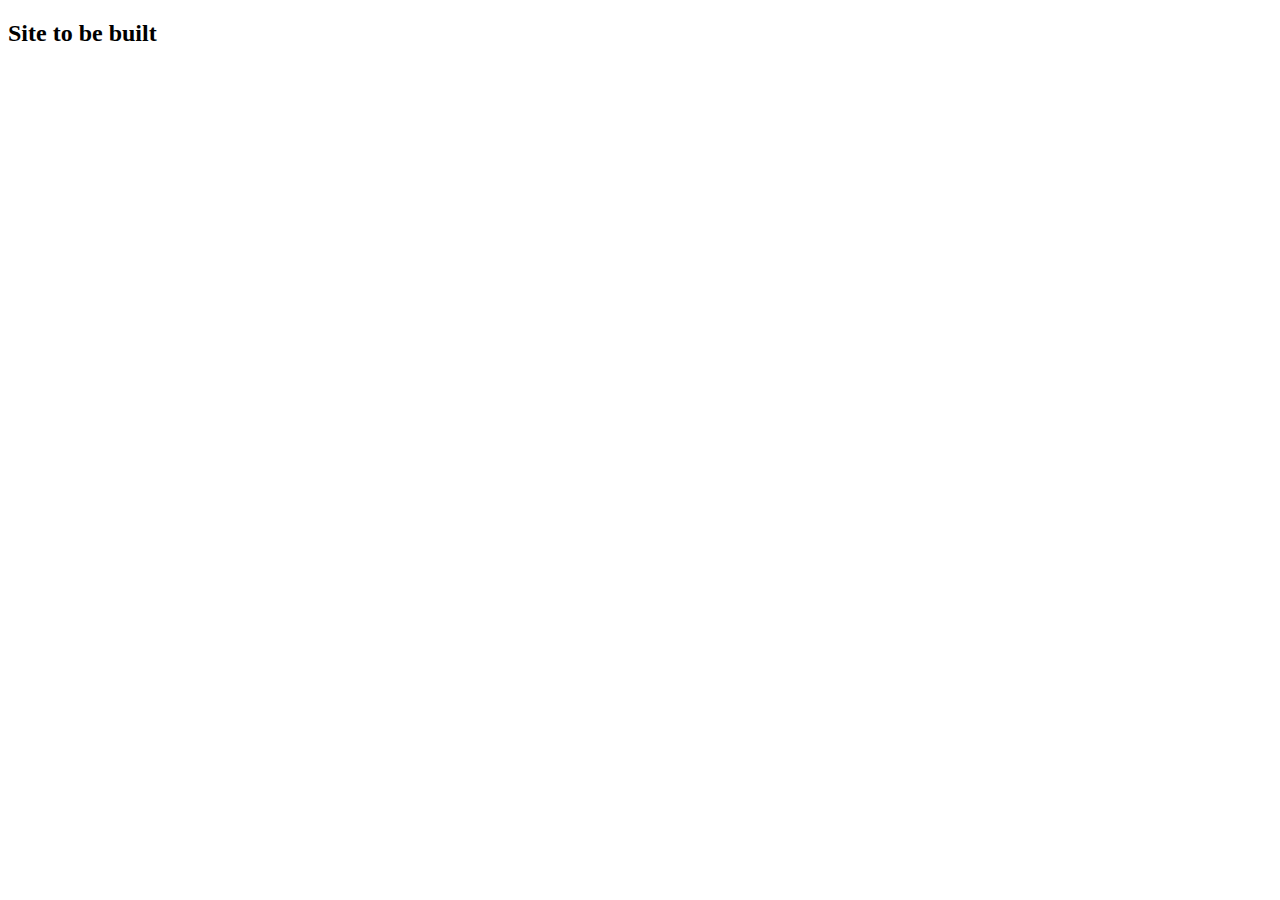
==== places.html @ 794d90d7 "Planned structured and styled initially homepage" ====
<!DOCTYPE html>
<html lang="en">
<head>
  <meta charset="UTF-8">
  <meta http-equiv="X-UA-Compatible" content="IE=edge">
  <meta name="viewport" content="width=device-width, initial-scale=1.0">
  <title>Places and attractions</title>
</head>
<body>
<h2>Site to be built</h2>
</body>
</html>
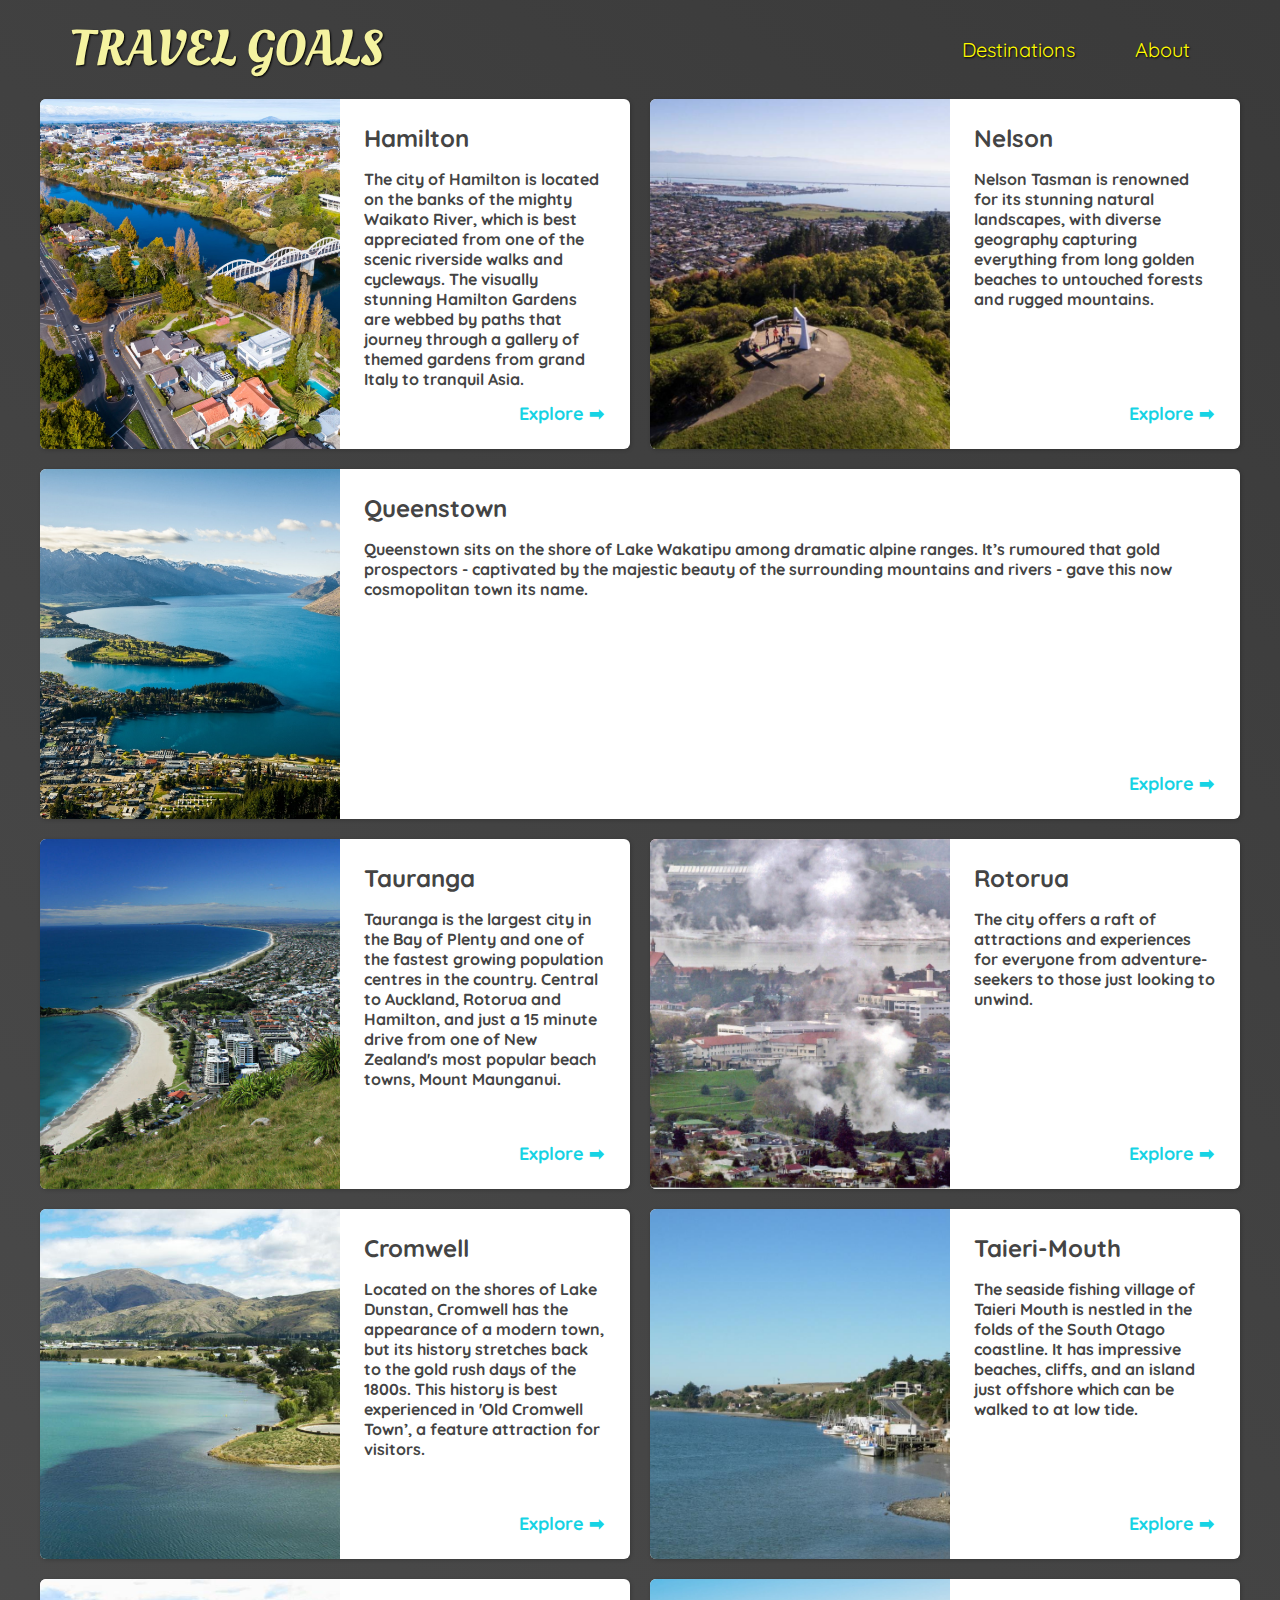
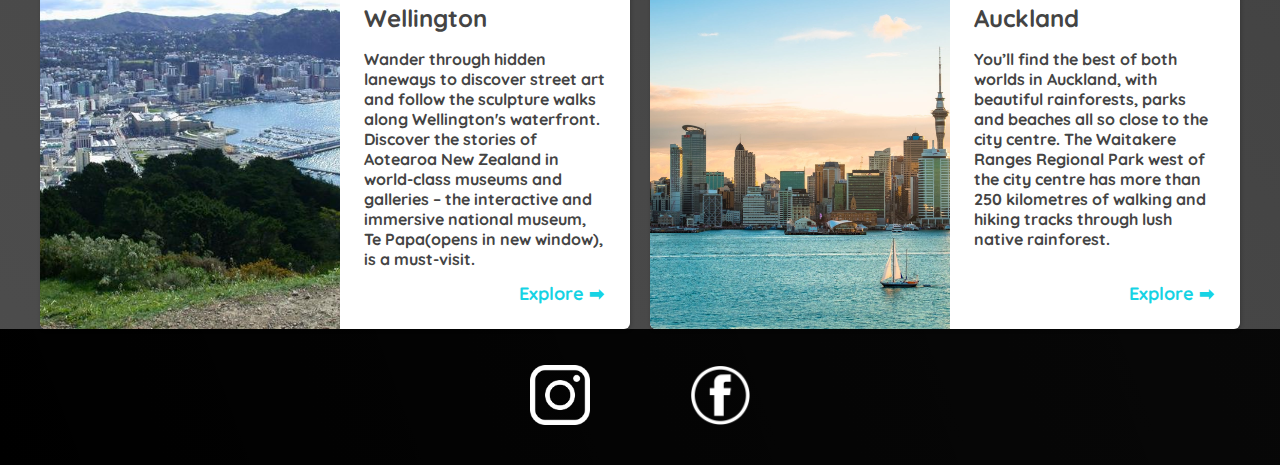
==== commit d265396b: "places.html designed with CSS grid and adjusted for mobile layout with flexbox" ====
--- a/places.html
+++ b/places.html
@@ -1,12 +1,177 @@
 <!DOCTYPE html>
 <html lang="en">
-<head>
-  <meta charset="UTF-8">
-  <meta http-equiv="X-UA-Compatible" content="IE=edge">
-  <meta name="viewport" content="width=device-width, initial-scale=1.0">
-  <title>Places and attractions</title>
-</head>
-<body>
-<h2>Site to be built</h2>
-</body>
-</html>+  <head>
+    <meta charset="UTF-8" />
+    <meta http-equiv="X-UA-Compatible" content="IE=edge" />
+    <meta name="viewport" content="width=device-width, initial-scale=1.0" />
+    <link rel="stylesheet" href="shared.css" />
+    <link rel="stylesheet" href="places.css" />
+    <link rel="preconnect" href="https://fonts.googleapis.com" />
+    <link rel="preconnect" href="https://fonts.gstatic.com" crossorigin />
+    <link rel="preconnect" href="https://fonts.googleapis.com" />
+    <link rel="preconnect" href="https://fonts.gstatic.com" crossorigin />
+    <link
+      href="https://fonts.googleapis.com/css2?family=Oleo+Script:wght@400;700&family=Quicksand:wght@400;700&family=Raleway:wght@400;700&display=swap"
+      rel="stylesheet"
+    />
+    <title>Places</title>
+  </head>
+  <body>
+    <header>
+      <div id="page-logo">
+        <a href="index.html">Travel Goals</a>
+      </div>
+      <nav>
+        <ul>
+          <li><a href="places.html">Destinations</a></li>
+          <!-- "challenge" for me to create separate page -->
+          <li><a href="">About</a></li>
+        </ul>
+      </nav>
+    </header>
+    <main>
+      <ul>
+        <li>
+          <img src="images/places/Hamilton/Hamilton.jfif" alt="Hamilton City" />
+          <div class="item-content">
+            <div>
+              <h2>Hamilton</h2>
+              <p>
+                The city of Hamilton is located on the banks of the mighty Waikato River, which is best appreciated from one of the scenic riverside walks and cycleways. The visually stunning Hamilton Gardens are webbed by paths that journey through a gallery of themed gardens from grand Italy to tranquil Asia.
+              </p>
+            </div>
+            <div class="actions">
+              <a target="_blank" href="https://en.wikipedia.org/wiki/Hamilton,_New_Zealand">Explore</a>
+            </div>
+          </div>
+        </li>
+        <li>
+          <img src="images/places/Nelson.jpg" alt="Nelson" />
+          <div class="item-content">
+            <div>
+              <h2>Nelson</h2>
+              <p>
+                Nelson Tasman is renowned for its stunning natural landscapes, with diverse geography capturing everything from long golden beaches to untouched forests and rugged mountains.
+              </p>
+            </div>
+            <div class="actions">
+              <a target="_blank" href="https://en.wikipedia.org/wiki/Nelson">Explore</a>
+            </div>
+          </div>
+        </li>
+        <li>
+          <img src="images/places/queenstown-new-zealand-luxury-accommodation.jpeg" alt="Queenstown" />
+          <div class="item-content">
+            <div>
+              <h2>Queenstown</h2>
+              <p>
+                Queenstown sits on the shore of Lake Wakatipu among dramatic alpine ranges. It’s rumoured that gold prospectors - captivated by the majestic beauty of the surrounding mountains and rivers - gave this now cosmopolitan town its name.
+              </p>
+            </div>
+            <div class="actions">
+              <a target="_blank" href="https://en.wikipedia.org/wiki/Queenstown">Explore</a>
+            </div>
+          </div>
+        </li>
+        <li>
+          <img src="images/places/Tauranga_Mount_Maunganui_09_(5645002843).jpg" alt="Tauranga" />
+          <div class="item-content">
+            <div>
+              <h2>Tauranga</h2>
+              <p>
+                Tauranga is the largest city in the Bay of Plenty and one of the fastest growing population centres in the country. Central to Auckland, Rotorua and Hamilton, and just a 15 minute drive from one of New Zealand's most popular beach towns, Mount Maunganui.
+              </p>
+            </div>
+            <div class="actions">
+              <a target="_blank" href="https://en.wikipedia.org/wiki/Tauranga">Explore</a>
+            </div>
+          </div>
+        </li>
+        <li>
+          <img src="images/places/City_of_Rotorua.jpg" alt="Hamilton City" />
+          <div class="item-content">
+            <div>
+              <h2>Rotorua</h2>
+              <p>
+                The city offers a raft of attractions and experiences for everyone from adventure-seekers to those just looking to unwind.
+              </p>
+            </div>
+            <div class="actions">
+              <a target="_blank" href="https://en.wikipedia.org/wiki/Rotorua">Explore</a>
+            </div>
+          </div>
+        </li>
+        <li>
+          <img src="images/places/Cromwell_in_Otago_region_higher_resolution.jpg" alt="Hamilton City" />
+          <div class="item-content">
+            <div>
+              <h2>Cromwell</h2>
+              <p>
+                Located on the shores of Lake Dunstan, Cromwell has the appearance of a modern town, but its history stretches back to the gold rush days of the 1800s. This history is best experienced in 'Old Cromwell Town’, a feature attraction for visitors. 
+              </p>
+            </div>
+            <div class="actions">
+              <a target="_blank" href="https://en.wikipedia.org/wiki/Cromwell,_New_Zealand">Explore</a>
+            </div>
+          </div>
+        </li>
+        <li>
+          <img src="images/places/Taieri-Mouth.jpg" alt="Taieri-Mouth" />
+          <div class="item-content">
+            <div>
+              <h2>Taieri-Mouth</h2>
+              <p>
+                The seaside fishing village of Taieri Mouth is nestled in the folds of the South Otago coastline. It has impressive beaches, cliffs, and an island just offshore which can be walked to at low tide.
+              </p>
+            </div>
+            <div class="actions">
+              <a target="_blank" href="https://en.wikipedia.org/wiki/Taieri_Mouth">Explore</a>
+            </div>
+          </div>
+        </li>
+        <li>
+          <img src="images/places/Wellington-FromTopOfMountVictoria.jpg" alt="Hamilton City" />
+          <div class="item-content">
+            <div>
+              <h2>Wellington</h2>
+              <p>
+                Wander through hidden laneways to discover street art and follow the sculpture walks along Wellington's waterfront. Discover the stories of Aotearoa New Zealand in world-class museums and galleries – the interactive and immersive national museum, Te Papa(opens in new window), is a must-visit.
+              </p>
+            </div>
+            <div class="actions">
+              <a target="_blank" href="https://pl.wiktionary.org/wiki/Wellington">Explore</a>
+            </div>
+          </div>
+        </li>
+        <li>
+          <img src="images/places/Auckland.jfif" alt="Auckland" />
+          <div class="item-content">
+            <div>
+              <h2>Auckland</h2>
+              <p>
+                You’ll find the best of both worlds in Auckland, with beautiful rainforests, parks and beaches all so close to the city centre. The Waitakere Ranges Regional Park west of the city centre has more than 250 kilometres of walking and hiking tracks through lush native rainforest.
+              </p>
+            </div>
+            <div class="actions">
+              <a target="_blank" href="https://en.wikipedia.org/wiki/Auckland">Explore</a>
+            </div>
+          </div>
+        </li>
+      </ul>
+    </main>
+    <footer>
+      <ul>
+        <li>
+          <a href="https:\\www.instagram.com"
+            ><img src="images/icons/instagram-icon.png" alt="Instagram icon"
+          /></a>
+        </li>
+        <li>
+          <a href="https:\\www.facebook.com"
+            ><img src="images/icons/facebook-icon.png" alt="Facebook icon"
+          /></a>
+        </li>
+      </ul>
+    </footer>
+  </body>
+</html>
--- a/shared.css
+++ b/shared.css
@@ -0,0 +1,80 @@
+body {
+    font-family: "Quicksand", sans-serif;
+    margin: 0;
+}
+ul {
+    list-style: none;
+    margin: 0;
+    padding: 0;
+}
+/* header */
+header {
+    display: flex;
+    justify-content: space-between;
+    align-items: center;
+    flex-flow: row wrap;
+    position: absolute;
+    width: 100%;
+    padding: 15px 60px;
+    /* header doesn't stick out from body element */
+    box-sizing: border-box;
+}
+footer {
+    padding: 36px 0px;
+    background-color: rgb(0,0,0,0.9);
+    background: linear-gradient(70deg, black,rgba(0, 0, 0, 0.896));
+}
+footer ul {
+    display: flex;
+    justify-content: center;
+    align-items: center;
+    box-sizing: border-box;
+}
+footer li {
+    margin: 0px 50px;
+}
+footer li a img {
+    width: 60px;
+    height: 60px;
+    filter: invert();
+  }
+#page-logo a {
+    padding: 10px;
+    font-family: "Oleo Script", sans-serif;
+    color: rgb(245,243,160);
+    font-size: 50px;
+    text-decoration: none;
+    text-transform: uppercase;
+    text-shadow: 1px 1px 2px rgb(0, 0, 0);
+}
+header nav ul {
+    display: flex;
+    justify-content: flex-end;
+}
+nav ul li {
+    margin: 0 10px;
+    padding: 8px;
+    text-align: right;
+}
+header ul li a {
+    text-decoration: none;
+    color: rgb(255,251,0);
+    font-size: 20px;
+    padding: 12px;
+    text-shadow: 1px 1px 2px rgb(0,0,0);
+    border-radius: 6px;
+}
+header ul li a:hover {
+    color: rgb(77,77,77);
+    background-color: rgb(255,251,0);
+}
+@media screen and (max-width: 790px) {
+    header { display: block;
+     text-align: center;
+    }
+    header nav ul {
+     justify-content: center;
+     align-items: center;
+    }
+} 
+
--- a/places.css
+++ b/places.css
@@ -0,0 +1,100 @@
+body {
+  background: linear-gradient(40deg, rgb(77,77,77), rgb(58,58,58) );
+  color: rgb(68, 68, 68);
+}
+header {
+  position: static;
+}
+main ul {
+  max-width: 1200px;
+  margin: 0 auto;
+  display: grid;
+  grid-template-columns: 1fr 1fr;
+  gap: 20px 20px;
+}
+main li {
+  display: flex;
+  background-color: white;
+  box-shadow: 1px 1px 4px rgba(0,0,0,0.2);
+  border-radius: 6px;
+  /* overflow helps to uncover rounded corners of parent element */
+  overflow: hidden;
+  max-width: 600px;
+}
+main li:nth-of-type(3)  {
+  grid-column: 1/3;
+  max-width: 100%;
+}
+main li img {
+  width: 300px;
+  height: 350px;
+  /* that make images not equal, bruh */
+  /* height: 280px; */
+  object-fit: cover;
+}
+.item-content {
+  padding: 24px;
+  font-weight: 700;
+}
+
+.item-content h2 {
+  margin-top: 0px;
+  margin-bottom: 0;
+}
+.item-content p {
+  margin-bottom: 0;
+}
+/* placing card content plus additional div in html */
+.item-content {
+  display: flex;
+  flex-direction: column;
+  justify-content: space-between;
+}
+.actions {
+  align-self: flex-end;
+}
+
+/* alternate solution for placing Explore button on right bottom without additinal div */
+/* .item-content {
+  position: relative;
+}
+.actions {
+  position: absolute;
+  bottom: 20px;
+  right:20px;
+} */
+
+.actions a {
+  color:rgb(22, 211, 228);
+  padding: 3px 2px;
+  text-decoration: none;
+  font-size: 18px;
+  border-radius: 5px;
+}
+.actions a:hover {
+  background-color: rgb(235, 253, 255);
+}
+.actions a::after {
+  content: " ➡";
+  color: rgb(22, 211, 228);
+}
+/* mobile view adjustement */
+@media screen and (max-width: 750px) {
+  main li {
+    flex-direction: column;
+  }
+  main li img {
+    width: 100%;
+  }
+}
+/* dekstop adjustement when card is shrinking */
+@media screen and (max-width: 1200px) {
+  main ul {
+    display: flex;
+    flex-direction: column;
+  }
+  main ul li:nth-of-type(n) {
+    max-width: 80%;
+    margin: 0 auto;
+  }
+}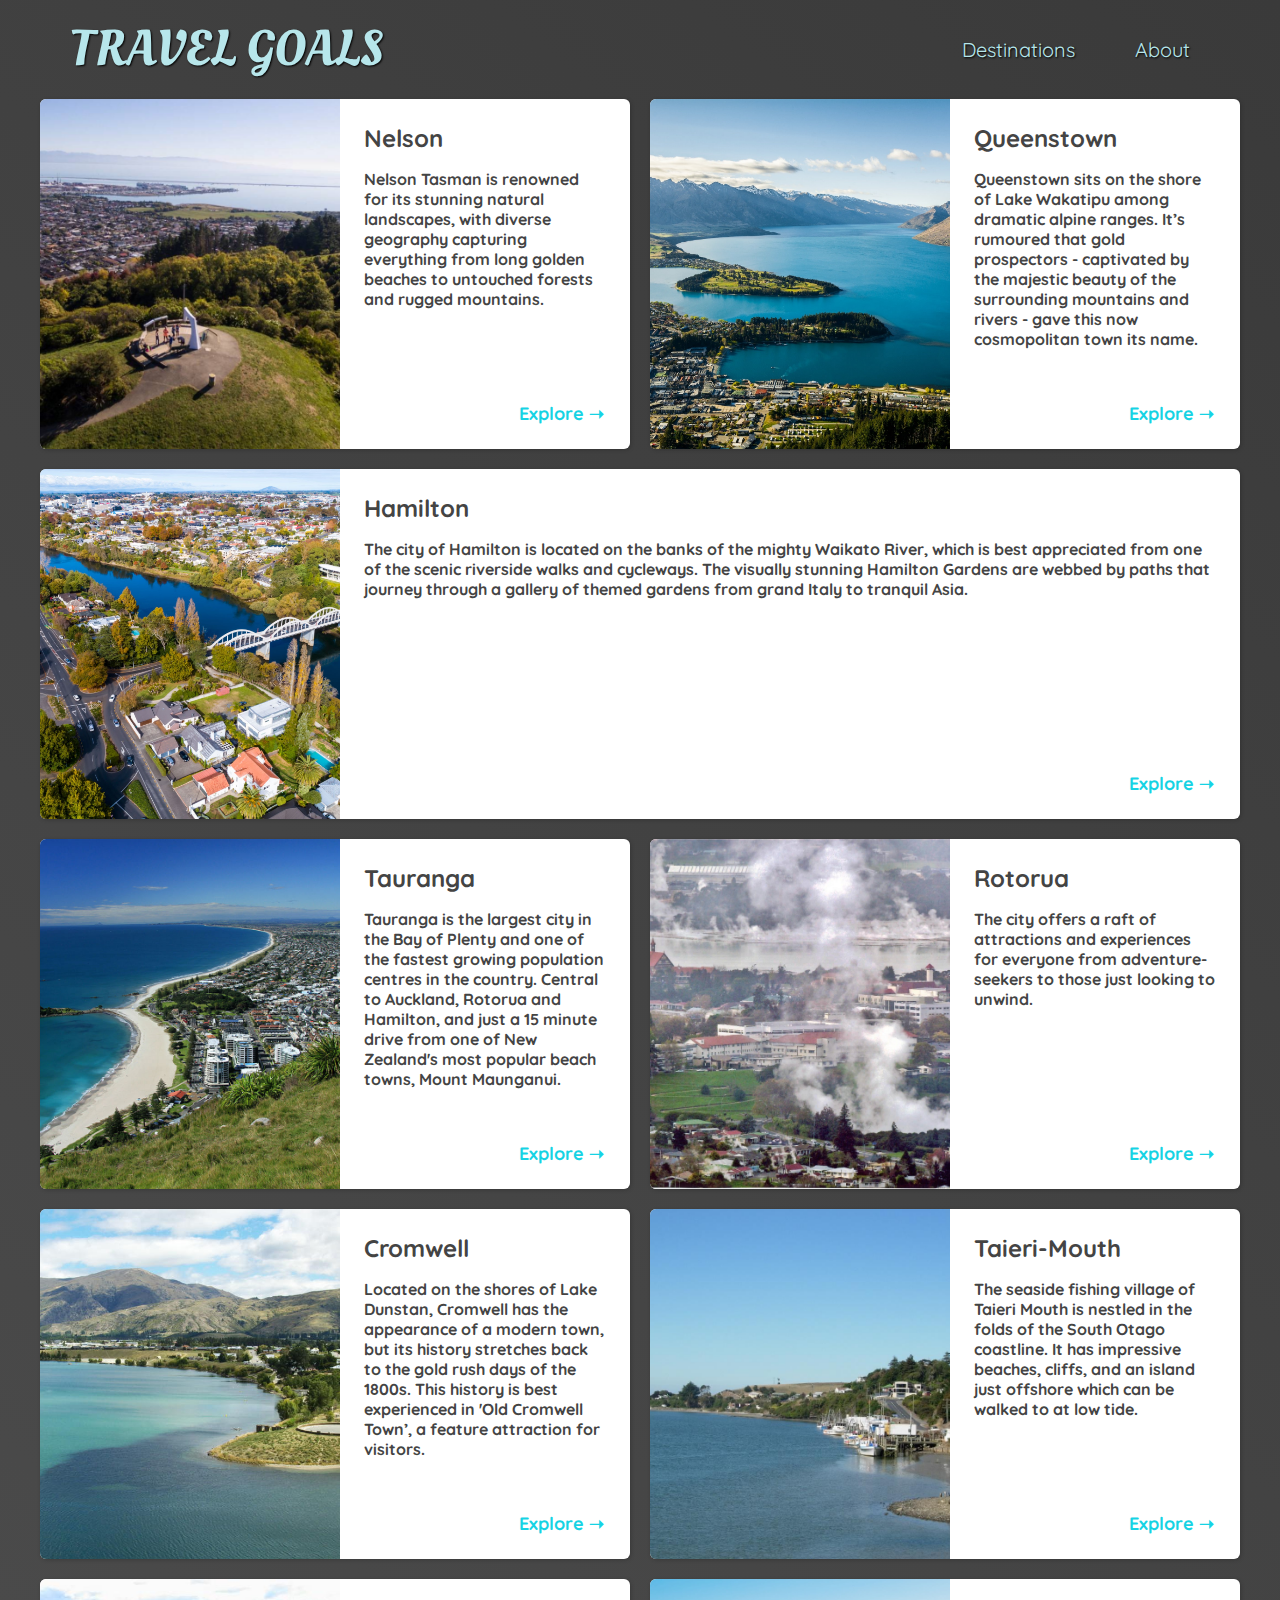
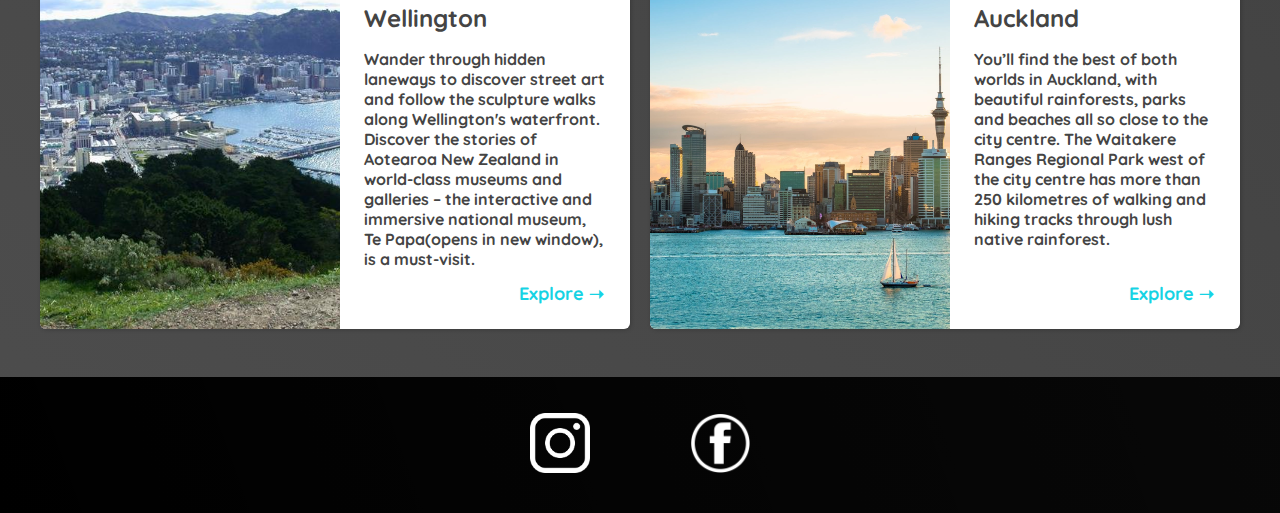
==== commit 27e862c8: "changed colors, improved margins in places.html and shared.css" ====
--- a/places.html
+++ b/places.html
@@ -32,20 +32,6 @@
     <main>
       <ul>
         <li>
-          <img src="images/places/Hamilton/Hamilton.jfif" alt="Hamilton City" />
-          <div class="item-content">
-            <div>
-              <h2>Hamilton</h2>
-              <p>
-                The city of Hamilton is located on the banks of the mighty Waikato River, which is best appreciated from one of the scenic riverside walks and cycleways. The visually stunning Hamilton Gardens are webbed by paths that journey through a gallery of themed gardens from grand Italy to tranquil Asia.
-              </p>
-            </div>
-            <div class="actions">
-              <a target="_blank" href="https://en.wikipedia.org/wiki/Hamilton,_New_Zealand">Explore</a>
-            </div>
-          </div>
-        </li>
-        <li>
           <img src="images/places/Nelson.jpg" alt="Nelson" />
           <div class="item-content">
             <div>
@@ -70,6 +56,20 @@
             </div>
             <div class="actions">
               <a target="_blank" href="https://en.wikipedia.org/wiki/Queenstown">Explore</a>
+            </div>
+          </div>
+        </li>
+        <li>
+          <img src="images/places/Hamilton/Hamilton.jfif" alt="Hamilton City" />
+          <div class="item-content">
+            <div>
+              <h2>Hamilton</h2>
+              <p>
+                The city of Hamilton is located on the banks of the mighty Waikato River, which is best appreciated from one of the scenic riverside walks and cycleways. The visually stunning Hamilton Gardens are webbed by paths that journey through a gallery of themed gardens from grand Italy to tranquil Asia.
+              </p>
+            </div>
+            <div class="actions">
+              <a target="_blank" href="https://en.wikipedia.org/wiki/Hamilton,_New_Zealand">Explore</a>
             </div>
           </div>
         </li>
--- a/shared.css
+++ b/shared.css
@@ -56,7 +56,7 @@
     padding: 8px;
     text-align: right;
 }
-header ul li a {
+header nav ul li a {
     text-decoration: none;
     color: rgb(255,251,0);
     font-size: 20px;
@@ -64,7 +64,7 @@
     text-shadow: 1px 1px 2px rgb(0,0,0);
     border-radius: 6px;
 }
-header ul li a:hover {
+header nav ul li a:hover {
     color: rgb(77,77,77);
     background-color: rgb(255,251,0);
 }
--- a/places.css
+++ b/places.css
@@ -5,9 +5,16 @@
 header {
   position: static;
 }
+header nav ul li a:hover {
+  background-color: rgb(235, 253, 255);
+  color: rgb(22, 211, 228);
+}
+#page-logo a, header nav ul li a {
+  color: rgb(183,230,235);
+}
 main ul {
   max-width: 1200px;
-  margin: 0 auto;
+  margin: 0 auto 48px auto;
   display: grid;
   grid-template-columns: 1fr 1fr;
   gap: 20px 20px;
@@ -28,8 +35,6 @@
 main li img {
   width: 300px;
   height: 350px;
-  /* that make images not equal, bruh */
-  /* height: 280px; */
   object-fit: cover;
 }
 .item-content {
@@ -75,7 +80,7 @@
   background-color: rgb(235, 253, 255);
 }
 .actions a::after {
-  content: " ➡";
+  content: " \279D";
   color: rgb(22, 211, 228);
 }
 /* mobile view adjustement */
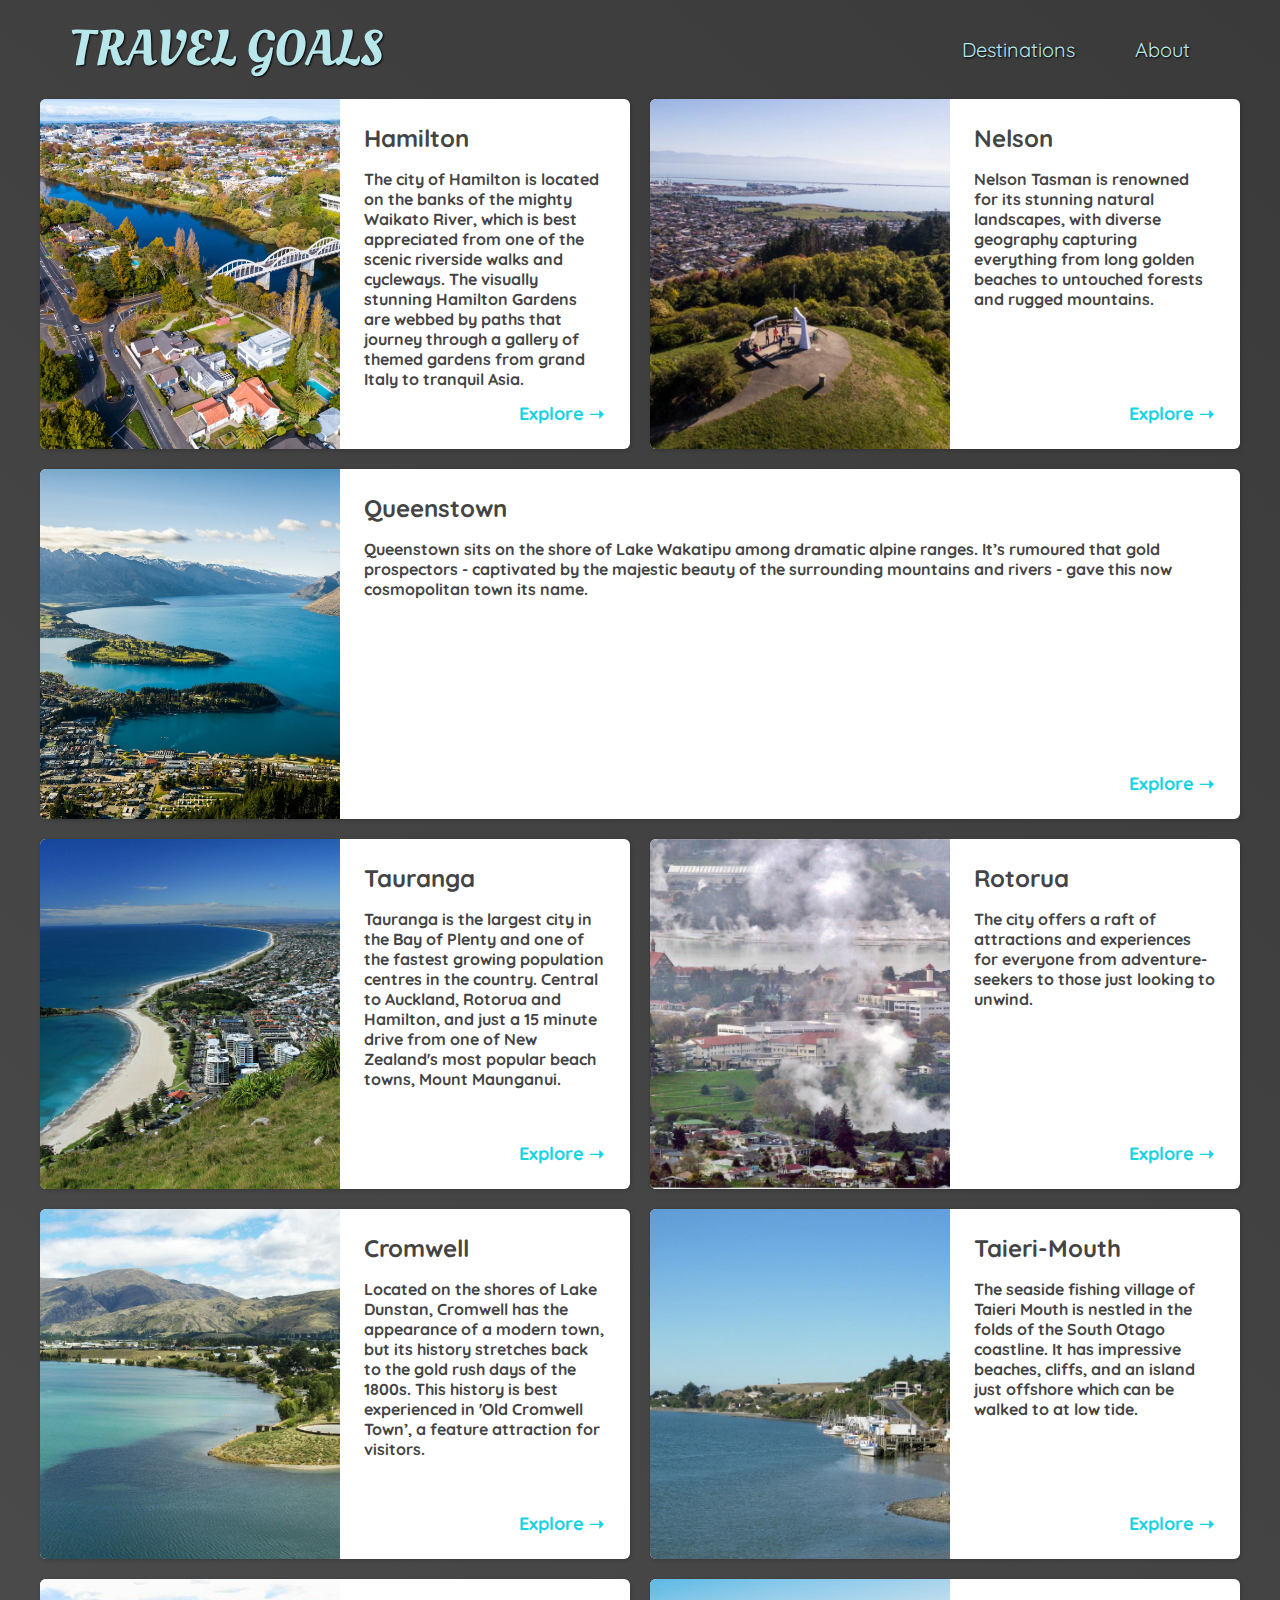
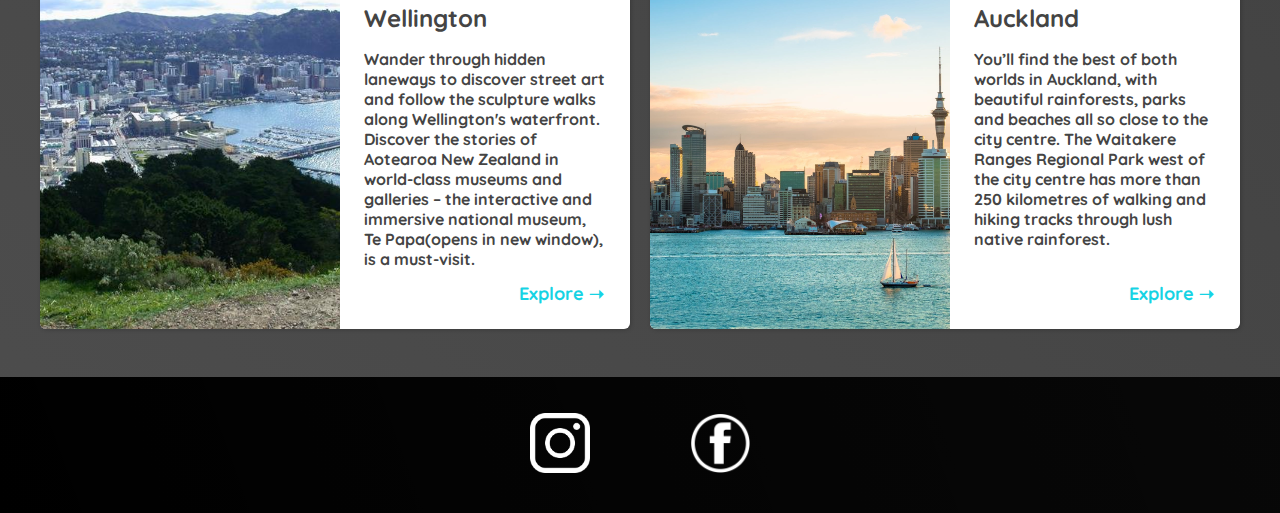
==== commit e9a008d1: "fixed link and changed order of items" ====
--- a/places.html
+++ b/places.html
@@ -32,6 +32,20 @@
     <main>
       <ul>
         <li>
+          <img src="images/places/Hamilton/Hamilton.jfif" alt="Hamilton City" />
+          <div class="item-content">
+            <div>
+              <h2>Hamilton</h2>
+              <p>
+                The city of Hamilton is located on the banks of the mighty Waikato River, which is best appreciated from one of the scenic riverside walks and cycleways. The visually stunning Hamilton Gardens are webbed by paths that journey through a gallery of themed gardens from grand Italy to tranquil Asia.
+              </p>
+            </div>
+            <div class="actions">
+              <a target="_blank" href="https://en.wikipedia.org/wiki/Hamilton,_New_Zealand">Explore</a>
+            </div>
+          </div>
+        </li>
+        <li>
           <img src="images/places/Nelson.jpg" alt="Nelson" />
           <div class="item-content">
             <div>
@@ -55,21 +69,7 @@
               </p>
             </div>
             <div class="actions">
-              <a target="_blank" href="https://en.wikipedia.org/wiki/Queenstown">Explore</a>
-            </div>
-          </div>
-        </li>
-        <li>
-          <img src="images/places/Hamilton/Hamilton.jfif" alt="Hamilton City" />
-          <div class="item-content">
-            <div>
-              <h2>Hamilton</h2>
-              <p>
-                The city of Hamilton is located on the banks of the mighty Waikato River, which is best appreciated from one of the scenic riverside walks and cycleways. The visually stunning Hamilton Gardens are webbed by paths that journey through a gallery of themed gardens from grand Italy to tranquil Asia.
-              </p>
-            </div>
-            <div class="actions">
-              <a target="_blank" href="https://en.wikipedia.org/wiki/Hamilton,_New_Zealand">Explore</a>
+              <a target="_blank" href="https://en.wikipedia.org/wiki/Queenstown,_New_Zealand">Explore</a>
             </div>
           </div>
         </li>
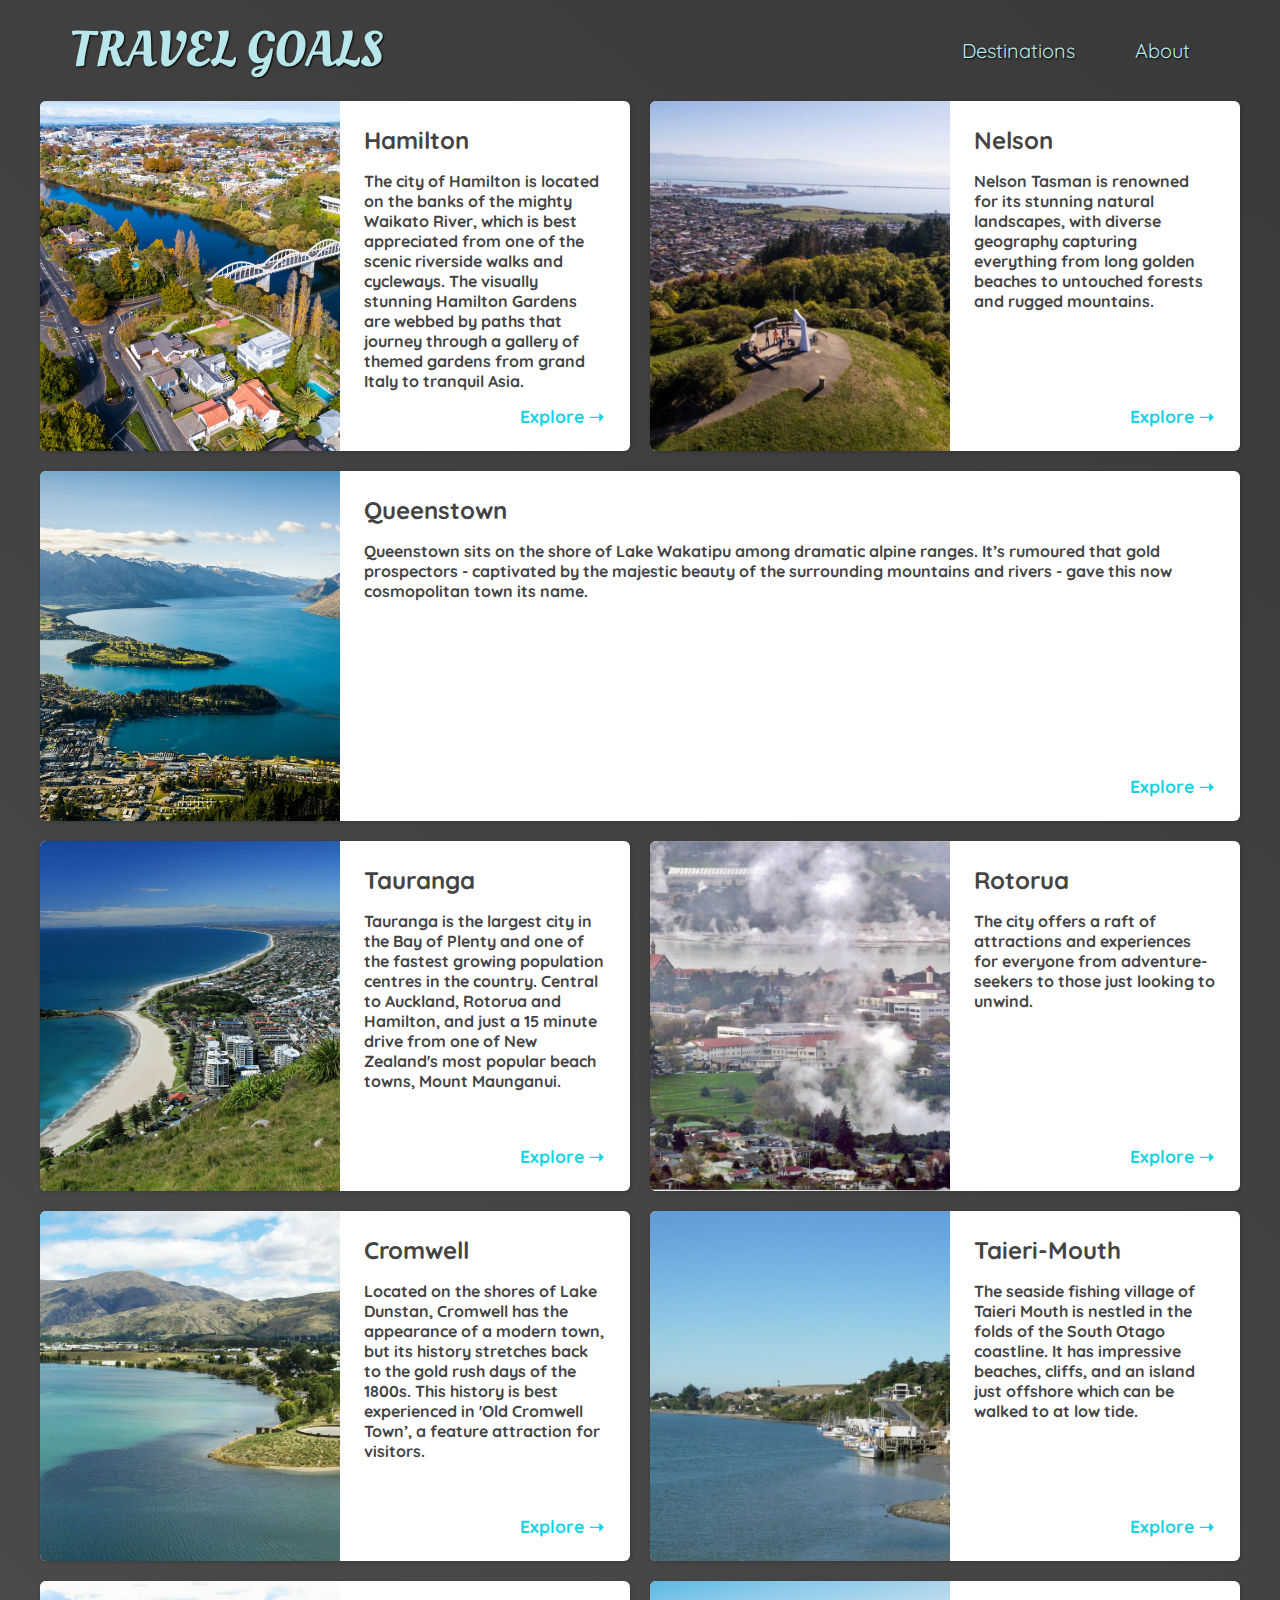
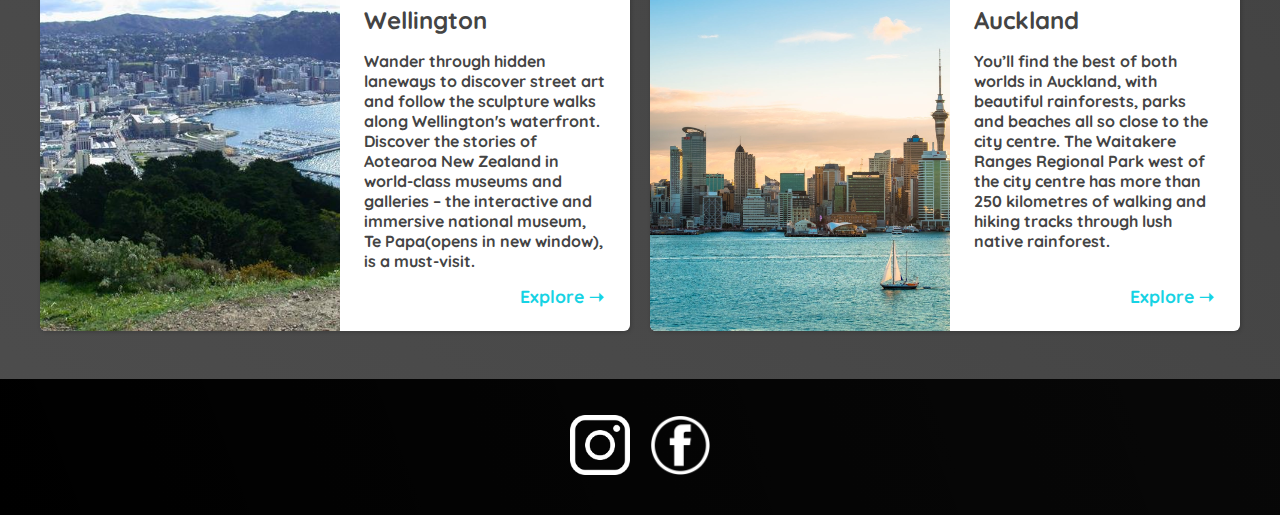
==== commit 59c7bdb2: "changed units from px to rem, combimed hero-content styling into hero.css, adjusted media queries fo" ====
--- a/places.html
+++ b/places.html
@@ -37,11 +37,19 @@
             <div>
               <h2>Hamilton</h2>
               <p>
-                The city of Hamilton is located on the banks of the mighty Waikato River, which is best appreciated from one of the scenic riverside walks and cycleways. The visually stunning Hamilton Gardens are webbed by paths that journey through a gallery of themed gardens from grand Italy to tranquil Asia.
-              </p>
-            </div>
-            <div class="actions">
-              <a target="_blank" href="https://en.wikipedia.org/wiki/Hamilton,_New_Zealand">Explore</a>
+                The city of Hamilton is located on the banks of the mighty
+                Waikato River, which is best appreciated from one of the scenic
+                riverside walks and cycleways. The visually stunning Hamilton
+                Gardens are webbed by paths that journey through a gallery of
+                themed gardens from grand Italy to tranquil Asia.
+              </p>
+            </div>
+            <div class="actions">
+              <a
+                target="_blank"
+                href="https://en.wikipedia.org/wiki/Hamilton,_New_Zealand"
+                >Explore</a
+              >
             </div>
           </div>
         </li>
@@ -51,39 +59,61 @@
             <div>
               <h2>Nelson</h2>
               <p>
-                Nelson Tasman is renowned for its stunning natural landscapes, with diverse geography capturing everything from long golden beaches to untouched forests and rugged mountains.
-              </p>
-            </div>
-            <div class="actions">
-              <a target="_blank" href="https://en.wikipedia.org/wiki/Nelson">Explore</a>
-            </div>
-          </div>
-        </li>
-        <li>
-          <img src="images/places/queenstown-new-zealand-luxury-accommodation.jpeg" alt="Queenstown" />
+                Nelson Tasman is renowned for its stunning natural landscapes,
+                with diverse geography capturing everything from long golden
+                beaches to untouched forests and rugged mountains.
+              </p>
+            </div>
+            <div class="actions">
+              <a target="_blank" href="https://en.wikipedia.org/wiki/Nelson"
+                >Explore</a
+              >
+            </div>
+          </div>
+        </li>
+        <li>
+          <img
+            src="images/places/queenstown-new-zealand-luxury-accommodation.jpeg"
+            alt="Queenstown"
+          />
           <div class="item-content">
             <div>
               <h2>Queenstown</h2>
               <p>
-                Queenstown sits on the shore of Lake Wakatipu among dramatic alpine ranges. It’s rumoured that gold prospectors - captivated by the majestic beauty of the surrounding mountains and rivers - gave this now cosmopolitan town its name.
-              </p>
-            </div>
-            <div class="actions">
-              <a target="_blank" href="https://en.wikipedia.org/wiki/Queenstown,_New_Zealand">Explore</a>
-            </div>
-          </div>
-        </li>
-        <li>
-          <img src="images/places/Tauranga_Mount_Maunganui_09_(5645002843).jpg" alt="Tauranga" />
+                Queenstown sits on the shore of Lake Wakatipu among dramatic
+                alpine ranges. It’s rumoured that gold prospectors - captivated
+                by the majestic beauty of the surrounding mountains and rivers -
+                gave this now cosmopolitan town its name.
+              </p>
+            </div>
+            <div class="actions">
+              <a
+                target="_blank"
+                href="https://en.wikipedia.org/wiki/Queenstown,_New_Zealand"
+                >Explore</a
+              >
+            </div>
+          </div>
+        </li>
+        <li>
+          <img
+            src="images/places/Tauranga_Mount_Maunganui_09_(5645002843).jpg"
+            alt="Tauranga"
+          />
           <div class="item-content">
             <div>
               <h2>Tauranga</h2>
               <p>
-                Tauranga is the largest city in the Bay of Plenty and one of the fastest growing population centres in the country. Central to Auckland, Rotorua and Hamilton, and just a 15 minute drive from one of New Zealand's most popular beach towns, Mount Maunganui.
-              </p>
-            </div>
-            <div class="actions">
-              <a target="_blank" href="https://en.wikipedia.org/wiki/Tauranga">Explore</a>
+                Tauranga is the largest city in the Bay of Plenty and one of the
+                fastest growing population centres in the country. Central to
+                Auckland, Rotorua and Hamilton, and just a 15 minute drive from
+                one of New Zealand's most popular beach towns, Mount Maunganui.
+              </p>
+            </div>
+            <div class="actions">
+              <a target="_blank" href="https://en.wikipedia.org/wiki/Tauranga"
+                >Explore</a
+              >
             </div>
           </div>
         </li>
@@ -93,25 +123,39 @@
             <div>
               <h2>Rotorua</h2>
               <p>
-                The city offers a raft of attractions and experiences for everyone from adventure-seekers to those just looking to unwind.
-              </p>
-            </div>
-            <div class="actions">
-              <a target="_blank" href="https://en.wikipedia.org/wiki/Rotorua">Explore</a>
-            </div>
-          </div>
-        </li>
-        <li>
-          <img src="images/places/Cromwell_in_Otago_region_higher_resolution.jpg" alt="Hamilton City" />
+                The city offers a raft of attractions and experiences for
+                everyone from adventure-seekers to those just looking to unwind.
+              </p>
+            </div>
+            <div class="actions">
+              <a target="_blank" href="https://en.wikipedia.org/wiki/Rotorua"
+                >Explore</a
+              >
+            </div>
+          </div>
+        </li>
+        <li>
+          <img
+            src="images/places/Cromwell_in_Otago_region_higher_resolution.jpg"
+            alt="Hamilton City"
+          />
           <div class="item-content">
             <div>
               <h2>Cromwell</h2>
               <p>
-                Located on the shores of Lake Dunstan, Cromwell has the appearance of a modern town, but its history stretches back to the gold rush days of the 1800s. This history is best experienced in 'Old Cromwell Town’, a feature attraction for visitors. 
-              </p>
-            </div>
-            <div class="actions">
-              <a target="_blank" href="https://en.wikipedia.org/wiki/Cromwell,_New_Zealand">Explore</a>
+                Located on the shores of Lake Dunstan, Cromwell has the
+                appearance of a modern town, but its history stretches back to
+                the gold rush days of the 1800s. This history is best
+                experienced in 'Old Cromwell Town’, a feature attraction for
+                visitors.
+              </p>
+            </div>
+            <div class="actions">
+              <a
+                target="_blank"
+                href="https://en.wikipedia.org/wiki/Cromwell,_New_Zealand"
+                >Explore</a
+              >
             </div>
           </div>
         </li>
@@ -121,25 +165,43 @@
             <div>
               <h2>Taieri-Mouth</h2>
               <p>
-                The seaside fishing village of Taieri Mouth is nestled in the folds of the South Otago coastline. It has impressive beaches, cliffs, and an island just offshore which can be walked to at low tide.
-              </p>
-            </div>
-            <div class="actions">
-              <a target="_blank" href="https://en.wikipedia.org/wiki/Taieri_Mouth">Explore</a>
-            </div>
-          </div>
-        </li>
-        <li>
-          <img src="images/places/Wellington-FromTopOfMountVictoria.jpg" alt="Hamilton City" />
+                The seaside fishing village of Taieri Mouth is nestled in the
+                folds of the South Otago coastline. It has impressive beaches,
+                cliffs, and an island just offshore which can be walked to at
+                low tide.
+              </p>
+            </div>
+            <div class="actions">
+              <a
+                target="_blank"
+                href="https://en.wikipedia.org/wiki/Taieri_Mouth"
+                >Explore</a
+              >
+            </div>
+          </div>
+        </li>
+        <li>
+          <img
+            src="images/places/Wellington-FromTopOfMountVictoria.jpg"
+            alt="Hamilton City"
+          />
           <div class="item-content">
             <div>
               <h2>Wellington</h2>
               <p>
-                Wander through hidden laneways to discover street art and follow the sculpture walks along Wellington's waterfront. Discover the stories of Aotearoa New Zealand in world-class museums and galleries – the interactive and immersive national museum, Te Papa(opens in new window), is a must-visit.
-              </p>
-            </div>
-            <div class="actions">
-              <a target="_blank" href="https://pl.wiktionary.org/wiki/Wellington">Explore</a>
+                Wander through hidden laneways to discover street art and follow
+                the sculpture walks along Wellington's waterfront. Discover the
+                stories of Aotearoa New Zealand in world-class museums and
+                galleries – the interactive and immersive national museum, Te
+                Papa(opens in new window), is a must-visit.
+              </p>
+            </div>
+            <div class="actions">
+              <a
+                target="_blank"
+                href="https://pl.wiktionary.org/wiki/Wellington"
+                >Explore</a
+              >
             </div>
           </div>
         </li>
@@ -149,11 +211,17 @@
             <div>
               <h2>Auckland</h2>
               <p>
-                You’ll find the best of both worlds in Auckland, with beautiful rainforests, parks and beaches all so close to the city centre. The Waitakere Ranges Regional Park west of the city centre has more than 250 kilometres of walking and hiking tracks through lush native rainforest.
-              </p>
-            </div>
-            <div class="actions">
-              <a target="_blank" href="https://en.wikipedia.org/wiki/Auckland">Explore</a>
+                You’ll find the best of both worlds in Auckland, with beautiful
+                rainforests, parks and beaches all so close to the city centre.
+                The Waitakere Ranges Regional Park west of the city centre has
+                more than 250 kilometres of walking and hiking tracks through
+                lush native rainforest.
+              </p>
+            </div>
+            <div class="actions">
+              <a target="_blank" href="https://en.wikipedia.org/wiki/Auckland"
+                >Explore</a
+              >
             </div>
           </div>
         </li>
--- a/shared.css
+++ b/shared.css
@@ -1,80 +1,86 @@
 body {
-    font-family: "Quicksand", sans-serif;
-    margin: 0;
+  font-family: "Quicksand", sans-serif;
+  margin: 0;
 }
 ul {
-    list-style: none;
-    margin: 0;
-    padding: 0;
+  list-style: none;
+  margin: 0;
+  padding: 0;
 }
 /* header */
 header {
-    display: flex;
-    justify-content: space-between;
-    align-items: center;
-    flex-flow: row wrap;
-    position: absolute;
-    width: 100%;
-    padding: 15px 60px;
-    /* header doesn't stick out from body element */
-    box-sizing: border-box;
+  display: flex;
+  justify-content: space-between;
+  align-items: center;
+  flex-flow: row wrap;
+  position: absolute;
+  width: 100%;
+  padding: 1rem 3.75rem;
+  /* header doesn't stick out from body element */
+  box-sizing: border-box;
 }
 footer {
-    padding: 36px 0px;
-    background-color: rgb(0,0,0,0.9);
-    background: linear-gradient(70deg, black,rgba(0, 0, 0, 0.896));
+  padding: 2.25rem 0;
+  background-color: rgb(0, 0, 0, 0.9);
+  background: linear-gradient(70deg, black, rgba(0, 0, 0, 0.896));
 }
 footer ul {
-    display: flex;
+  display: flex;
+  justify-content: center;
+  align-items: center;
+  box-sizing: border-box;
+}
+footer li {
+  margin: 0 0.625rem;
+}
+footer li a img {
+  width: 60px;
+  height: 60px;
+  filter: invert();
+}
+#page-logo a {
+  padding: 10px;
+  font-family: "Oleo Script", sans-serif;
+  color: rgb(245, 243, 160);
+  font-size: 3.125rem;
+  text-decoration: none;
+  text-transform: uppercase;
+  text-shadow: 1px 1px 2px rgb(0, 0, 0);
+}
+header nav ul {
+  display: flex;
+  justify-content: flex-end;
+}
+header nav ul li {
+  margin: 0 0.625rem;
+  padding: 0.5rem;
+  text-align: right;
+}
+header nav ul li a {
+  text-decoration: none;
+  color: rgb(255, 251, 0);
+  font-size: 1.25rem;
+  padding: 0.75rem;
+  text-shadow: 1px 1px 2px rgb(0, 0, 0);
+  border-radius: 6px;
+}
+header nav ul li a:hover {
+  color: rgb(77, 77, 77);
+  background-color: rgb(255, 251, 0);
+}
+@media screen and (max-width: 49.375rem) {
+  header {
+    display: block;
+    text-align: center;
+  }
+  header nav ul {
     justify-content: center;
     align-items: center;
-    box-sizing: border-box;
+  }
+  #page-logo a {
+    font-size: 1.75rem;
+  }
+  header nav ul li a {
+    font-size: 1rem;
+  }
 }
-footer li {
-    margin: 0px 50px;
-}
-footer li a img {
-    width: 60px;
-    height: 60px;
-    filter: invert();
-  }
-#page-logo a {
-    padding: 10px;
-    font-family: "Oleo Script", sans-serif;
-    color: rgb(245,243,160);
-    font-size: 50px;
-    text-decoration: none;
-    text-transform: uppercase;
-    text-shadow: 1px 1px 2px rgb(0, 0, 0);
-}
-header nav ul {
-    display: flex;
-    justify-content: flex-end;
-}
-nav ul li {
-    margin: 0 10px;
-    padding: 8px;
-    text-align: right;
-}
-header nav ul li a {
-    text-decoration: none;
-    color: rgb(255,251,0);
-    font-size: 20px;
-    padding: 12px;
-    text-shadow: 1px 1px 2px rgb(0,0,0);
-    border-radius: 6px;
-}
-header nav ul li a:hover {
-    color: rgb(77,77,77);
-    background-color: rgb(255,251,0);
-}
-@media screen and (max-width: 790px) {
-    header { display: block;
-     text-align: center;
-    }
-    header nav ul {
-     justify-content: center;
-     align-items: center;
-    }
-} 
-
--- a/places.css
+++ b/places.css
@@ -1,5 +1,5 @@
 body {
-  background: linear-gradient(40deg, rgb(77,77,77), rgb(58,58,58) );
+  background: linear-gradient(40deg, rgb(77, 77, 77), rgb(58, 58, 58));
   color: rgb(68, 68, 68);
 }
 header {
@@ -9,12 +9,13 @@
   background-color: rgb(235, 253, 255);
   color: rgb(22, 211, 228);
 }
-#page-logo a, header nav ul li a {
-  color: rgb(183,230,235);
+#page-logo a,
+header nav ul li a {
+  color: rgb(183, 230, 235);
 }
 main ul {
   max-width: 1200px;
-  margin: 0 auto 48px auto;
+  margin: 0 auto 3rem auto;
   display: grid;
   grid-template-columns: 1fr 1fr;
   gap: 20px 20px;
@@ -22,13 +23,13 @@
 main li {
   display: flex;
   background-color: white;
-  box-shadow: 1px 1px 4px rgba(0,0,0,0.2);
+  box-shadow: 1px 1px 4px rgba(0, 0, 0, 0.2);
   border-radius: 6px;
   /* overflow helps to uncover rounded corners of parent element */
   overflow: hidden;
   max-width: 600px;
 }
-main li:nth-of-type(3)  {
+main li:nth-of-type(3) {
   grid-column: 1/3;
   max-width: 100%;
 }
@@ -38,7 +39,7 @@
   object-fit: cover;
 }
 .item-content {
-  padding: 24px;
+  padding: 1.5rem;
   font-weight: 700;
 }
 
@@ -70,10 +71,10 @@
 } */
 
 .actions a {
-  color:rgb(22, 211, 228);
+  color: rgb(22, 211, 228);
   padding: 3px 2px;
   text-decoration: none;
-  font-size: 18px;
+  font-size: 1.1rem;
   border-radius: 5px;
 }
 .actions a:hover {
@@ -102,4 +103,4 @@
     max-width: 80%;
     margin: 0 auto;
   }
-}+}
